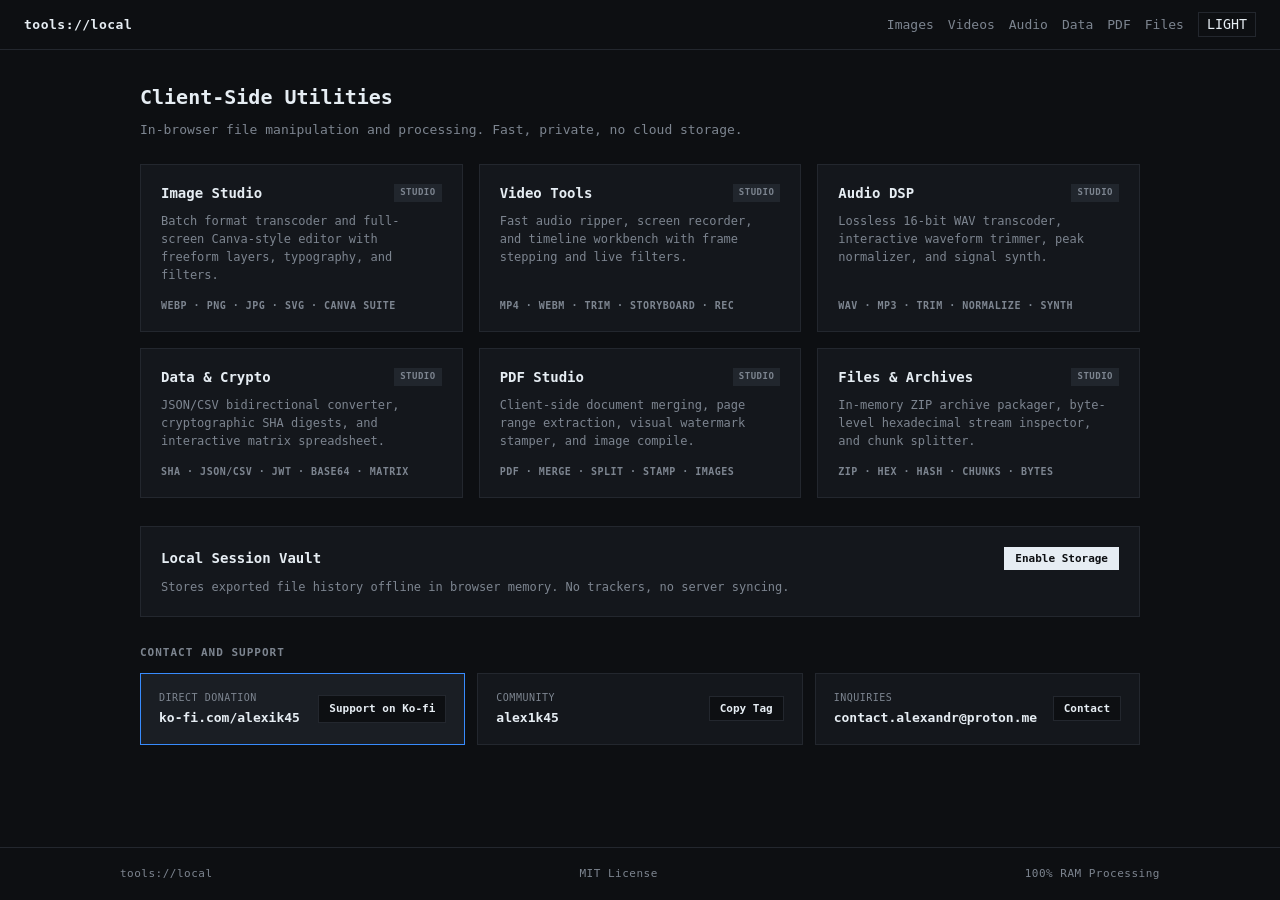
==== index.html @ 4186f6e9 "Add files via upload" ====
<!DOCTYPE html>
<html lang="en" data-theme="dark">
<head>
  <meta charset="UTF-8">
  <meta name="viewport" content="width=device-width, initial-scale=1.0">
  <title>Local Web Tools</title>
  <link rel="stylesheet" href="css/style.css">
</head>
<body>

  <header>
    <a href="index.html" class="brand">tools://local</a>
    <nav>
      <a href="images.html">Images</a>
      <a href="videos.html">Videos</a>
      <a href="audio.html">Audio</a>
      <a href="data.html">Data</a>
      <a href="pdf.html">PDF</a>
      <a href="files.html">Files</a>
      <button id="theme-toggle" class="theme-toggle">LIGHT</button>
    </nav>
  </header>

  <main class="container">
    <h1 class="page-title">Client-Side Utilities</h1>
    <p class="page-desc">In-browser file manipulation and processing. Fast, private, no cloud storage.</p>

    <div class="grid">
      <a href="images.html" class="card">
        <div>
          <div class="card-header-row">
            <span class="card-title">Image Studio</span>
            <span class="tool-tag">STUDIO</span>
          </div>
          <p class="card-desc">Batch format transcoder and full-screen Canva-style editor with freeform layers, typography, and filters.</p>
        </div>
        <div class="card-footer-tags">WEBP · PNG · JPG · SVG · CANVA SUITE</div>
      </a>

      <a href="videos.html" class="card">
        <div>
          <div class="card-header-row">
            <span class="card-title">Video Tools</span>
            <span class="tool-tag">STUDIO</span>
          </div>
          <p class="card-desc">Fast audio ripper, screen recorder, and timeline workbench with frame stepping and live filters.</p>
        </div>
        <div class="card-footer-tags">MP4 · WEBM · TRIM · STORYBOARD · REC</div>
      </a>

      <a href="audio.html" class="card">
        <div>
          <div class="card-header-row">
            <span class="card-title">Audio DSP</span>
            <span class="tool-tag">STUDIO</span>
          </div>
          <p class="card-desc">Lossless 16-bit WAV transcoder, interactive waveform trimmer, peak normalizer, and signal synth.</p>
        </div>
        <div class="card-footer-tags">WAV · MP3 · TRIM · NORMALIZE · SYNTH</div>
      </a>

      <a href="data.html" class="card">
        <div>
          <div class="card-header-row">
            <span class="card-title">Data & Crypto</span>
            <span class="tool-tag">STUDIO</span>
          </div>
          <p class="card-desc">JSON/CSV bidirectional converter, cryptographic SHA digests, and interactive matrix spreadsheet.</p>
        </div>
        <div class="card-footer-tags">SHA · JSON/CSV · JWT · BASE64 · MATRIX</div>
      </a>

      <a href="pdf.html" class="card">
        <div>
          <div class="card-header-row">
            <span class="card-title">PDF Studio</span>
            <span class="tool-tag">STUDIO</span>
          </div>
          <p class="card-desc">Client-side document merging, page range extraction, visual watermark stamper, and image compile.</p>
        </div>
        <div class="card-footer-tags">PDF · MERGE · SPLIT · STAMP · IMAGES</div>
      </a>

      <a href="files.html" class="card">
        <div>
          <div class="card-header-row">
            <span class="card-title">Files & Archives</span>
            <span class="tool-tag">STUDIO</span>
          </div>
          <p class="card-desc">In-memory ZIP archive packager, byte-level hexadecimal stream inspector, and chunk splitter.</p>
        </div>
        <div class="card-footer-tags">ZIP · HEX · HASH · CHUNKS · BYTES</div>
      </a>
    </div>

    <div class="panel" id="vault-panel">
      <div style="display: flex; justify-content: space-between; align-items: center; margin-bottom: 8px;">
        <div class="card-title">Local Session Vault</div>
        <button class="btn-action" id="vault-toggle" style="padding: 4px 10px; font-size: 11px;">Enable Storage</button>
      </div>
      <p class="card-desc" id="vault-desc">Stores exported file history offline in browser memory. No trackers, no server syncing.</p>
      <div id="vault-history" style="display: none; margin-top: 14px;">
        <div class="section-title">RECENT ACTIVITY</div>
        <div id="vault-list" class="vault-items">
          <div style="color: var(--muted); font-size: 12px;">No export activity recorded yet.</div>
        </div>
        <button id="clear-vault" style="background: transparent; border: none; color: var(--muted); font-family: inherit; font-size: 11px; cursor: pointer; margin-top: 10px; text-decoration: underline;">Clear history</button>
      </div>
    </div>

    <div class="contact-wrap">
      <div class="section-title">CONTACT AND SUPPORT</div>
      <div class="contact-grid">
        <a href="https://ko-fi.com/alexik45#setGoalModal" target="_blank" rel="noopener noreferrer" class="contact-card highlight">
          <div class="contact-details">
            <span class="contact-type">DIRECT DONATION</span>
            <span class="contact-value">ko-fi.com/alexik45</span>
          </div>
          <span class="action-tag">Support on Ko-fi</span>
        </a>

        <div class="contact-card" id="discord-card">
          <div class="contact-details">
            <span class="contact-type">COMMUNITY</span>
            <span class="contact-value">alex1k45</span>
          </div>
          <button type="button" class="action-tag" id="copy-discord-btn">Copy Tag</button>
        </div>

        <div class="contact-card" id="email-card">
          <div class="contact-details">
            <span class="contact-type">INQUIRIES</span>
            <span class="contact-value">contact.alexandr@proton.me</span>
          </div>
          <button type="button" class="action-tag" id="open-email-modal">Contact</button>
        </div>
      </div>
    </div>
  </main>

  <div id="email-modal" class="modal-backdrop">
    <div class="modal-box">
      <div style="display: flex; justify-content: space-between; align-items: center; margin-bottom: 12px;">
        <div class="card-title">Developer Inquiries</div>
        <button id="close-modal" class="modal-close">&times;</button>
      </div>
      <p class="card-desc" style="margin-bottom: 16px;">Reach out for bug reports, tooling suggestions, or collaboration.</p>
      <div class="row" style="margin-bottom: 16px;">
        <input type="text" id="email-address-val" value="contact.alexandr@proton.me" readonly style="flex: 1;">
        <button class="btn-action" id="copy-email-btn">Copy Address</button>
      </div>
      <div class="row">
        <a href="mailto:contact.alexandr@proton.me" class="btn-action" style="text-align: center; width: 100%;">Open Native Mail App</a>
      </div>
    </div>
  </div>

  <footer class="site-footer">
    <div class="footer-meta">
      <span>tools://local</span>
      <span>MIT License</span>
      <span>100% RAM Processing</span>
    </div>
  </footer>

  <script src="js/common.js"></script>
</body>
</html>
---- css/style.css ----
:root {
  --bg: #0d0f12;
  --surface: #14171c;
  --surface-alt: #1a1e24;
  --border: #23272e;
  --text: #e6edf3;
  --muted: #7d8590;
  --accent: #388bfd;
  --accent-hover: #58a6ff;
  --code-bg: #161b22;
  --tag-bg: #21262d;
  --font-mono: ui-monospace, "SF Mono", "Cascadia Code", "Source Code Pro", Menlo, monospace;
}

[data-theme="light"] {
  --bg: #f4f5f7;
  --surface: #ffffff;
  --surface-alt: #f8fafc;
  --border: #d0d7de;
  --text: #1f2328;
  --muted: #656d76;
  --accent: #0969da;
  --accent-hover: #218bff;
  --code-bg: #eaeef2;
  --tag-bg: #e1e4e8;
}

* {
  box-sizing: border-box;
  margin: 0;
  padding: 0;
}

body {
  background-color: var(--bg);
  color: var(--text);
  font-family: var(--font-mono);
  font-size: 13px;
  line-height: 1.5;
  min-height: 100vh;
  display: flex;
  flex-direction: column;
}

a {
  color: inherit;
  text-decoration: none;
}

header {
  border-bottom: 1px solid var(--border);
  padding: 12px 24px;
  display: flex;
  justify-content: space-between;
  align-items: center;
  background-color: var(--bg);
}

.brand {
  font-weight: 700;
  letter-spacing: 0.5px;
}

nav {
  display: flex;
  gap: 14px;
  align-items: center;
  flex-wrap: wrap;
}

nav a {
  color: var(--muted);
  transition: color 0.15s;
}

nav a:hover,
nav a.active {
  color: var(--text);
}

.theme-toggle {
  background: transparent;
  border: 1px solid var(--border);
  color: var(--text);
  font-family: inherit;
  padding: 4px 8px;
  cursor: pointer;
}

.container {
  max-width: 1040px;
  width: 100%;
  margin: 0 auto;
  padding: 32px 20px;
  flex: 1;
}

.page-title {
  font-size: 20px;
  font-weight: 700;
  margin-bottom: 8px;
}

.page-desc {
  color: var(--muted);
  margin-bottom: 24px;
}

.grid {
  display: grid;
  grid-template-columns: repeat(auto-fit, minmax(300px, 1fr));
  gap: 16px;
  margin-bottom: 28px;
}

.card {
  background: var(--surface);
  border: 1px solid var(--border);
  padding: 18px 20px;
  display: flex;
  flex-direction: column;
  justify-content: space-between;
  min-height: 145px;
  transition: border-color 0.15s, background-color 0.15s;
}

.card:hover {
  border-color: var(--accent);
  background: var(--surface-alt);
}

.card-header-row {
  display: flex;
  justify-content: space-between;
  align-items: center;
  margin-bottom: 8px;
}

.card-title {
  font-size: 14px;
  font-weight: 700;
  color: var(--text);
}

.tool-tag {
  font-size: 9px;
  font-weight: 700;
  background: var(--tag-bg);
  color: var(--muted);
  padding: 2px 6px;
  letter-spacing: 0.5px;
}

.card-desc {
  color: var(--muted);
  font-size: 12px;
  line-height: 1.5;
}

.card-footer-tags {
  font-size: 10px;
  color: var(--muted);
  letter-spacing: 0.5px;
  margin-top: 14px;
  font-weight: 600;
}

.mode-switcher {
  display: flex;
  gap: 8px;
  margin-bottom: 20px;
  border-bottom: 1px solid var(--border);
  padding-bottom: 12px;
}

.mode-btn {
  background: transparent;
  border: 1px solid var(--border);
  color: var(--muted);
  font-family: inherit;
  font-size: 11px;
  font-weight: 700;
  padding: 6px 14px;
  cursor: pointer;
  letter-spacing: 0.5px;
}

.mode-btn.active {
  background: var(--text);
  color: var(--bg);
  border-color: var(--text);
}

.workspace-panel {
  background: var(--surface);
  border: 1px solid var(--border);
  padding: 20px;
  margin-bottom: 24px;
}

.panel {
  background: var(--surface);
  border: 1px solid var(--border);
  padding: 20px;
  margin-bottom: 20px;
}

.dropzone {
  border: 1px dashed var(--border);
  background: var(--surface-alt);
  padding: 32px 16px;
  text-align: center;
  cursor: pointer;
  margin-bottom: 18px;
}

.dropzone.dragover {
  border-color: var(--accent);
}

.row {
  display: flex;
  gap: 12px;
  align-items: center;
  margin-bottom: 12px;
  flex-wrap: wrap;
}

label {
  color: var(--muted);
  font-size: 12px;
  min-width: 90px;
}

select, input[type="text"], input[type="number"], textarea {
  background: var(--code-bg);
  border: 1px solid var(--border);
  color: var(--text);
  font-family: inherit;
  padding: 6px 10px;
  font-size: 12px;
  outline: none;
}

textarea {
  width: 100%;
  min-height: 110px;
  resize: vertical;
}

button.btn-action {
  background: var(--text);
  color: var(--bg);
  border: 1px solid var(--text);
  font-family: inherit;
  padding: 6px 14px;
  font-weight: 600;
  font-size: 12px;
  cursor: pointer;
}

button.btn-action:hover {
  background: var(--accent-hover);
  border-color: var(--accent-hover);
  color: #fff;
}

.num-group {
  display: inline-flex;
  align-items: center;
  gap: 6px;
  font-size: 11px;
  color: var(--muted);
}

.contact-wrap {
  margin-top: 28px;
}

.section-title {
  font-size: 11px;
  font-weight: 700;
  letter-spacing: 1px;
  color: var(--muted);
  margin-bottom: 12px;
}

.contact-grid {
  display: grid;
  grid-template-columns: repeat(auto-fit, minmax(260px, 1fr));
  gap: 12px;
}

.contact-card {
  background: var(--surface);
  border: 1px solid var(--border);
  padding: 16px 18px;
  display: flex;
  justify-content: space-between;
  align-items: center;
  transition: border-color 0.15s;
}

.contact-card:hover {
  border-color: var(--accent);
}

.contact-card.highlight {
  border-color: var(--accent);
  background: var(--surface-alt);
}

.contact-details {
  display: flex;
  flex-direction: column;
  gap: 3px;
}

.contact-type {
  font-size: 10px;
  color: var(--muted);
  letter-spacing: 0.5px;
}

.contact-value {
  font-size: 13px;
  font-weight: 700;
  color: var(--text);
}

.action-tag {
  background: var(--bg);
  border: 1px solid var(--border);
  color: var(--text);
  font-family: inherit;
  font-size: 11px;
  font-weight: 600;
  padding: 5px 10px;
  cursor: pointer;
  white-space: nowrap;
}

.modal-backdrop {
  position: fixed;
  inset: 0;
  background: rgba(0, 0, 0, 0.7);
  display: none;
  align-items: center;
  justify-content: center;
  z-index: 100;
  padding: 16px;
}

.modal-backdrop.open {
  display: flex;
}

.modal-box {
  background: var(--surface);
  border: 1px solid var(--border);
  padding: 24px;
  width: 100%;
  max-width: 440px;
}

.modal-close {
  background: transparent;
  border: none;
  color: var(--muted);
  font-size: 20px;
  cursor: pointer;
}

.site-footer {
  border-top: 1px solid var(--border);
  padding: 18px 24px;
  background: var(--bg);
  margin-top: auto;
}

.footer-meta {
  max-width: 1040px;
  margin: 0 auto;
  display: flex;
  justify-content: space-between;
  align-items: center;
  color: var(--muted);
  font-size: 11px;
  letter-spacing: 0.5px;
  flex-wrap: wrap;
  gap: 12px;
}
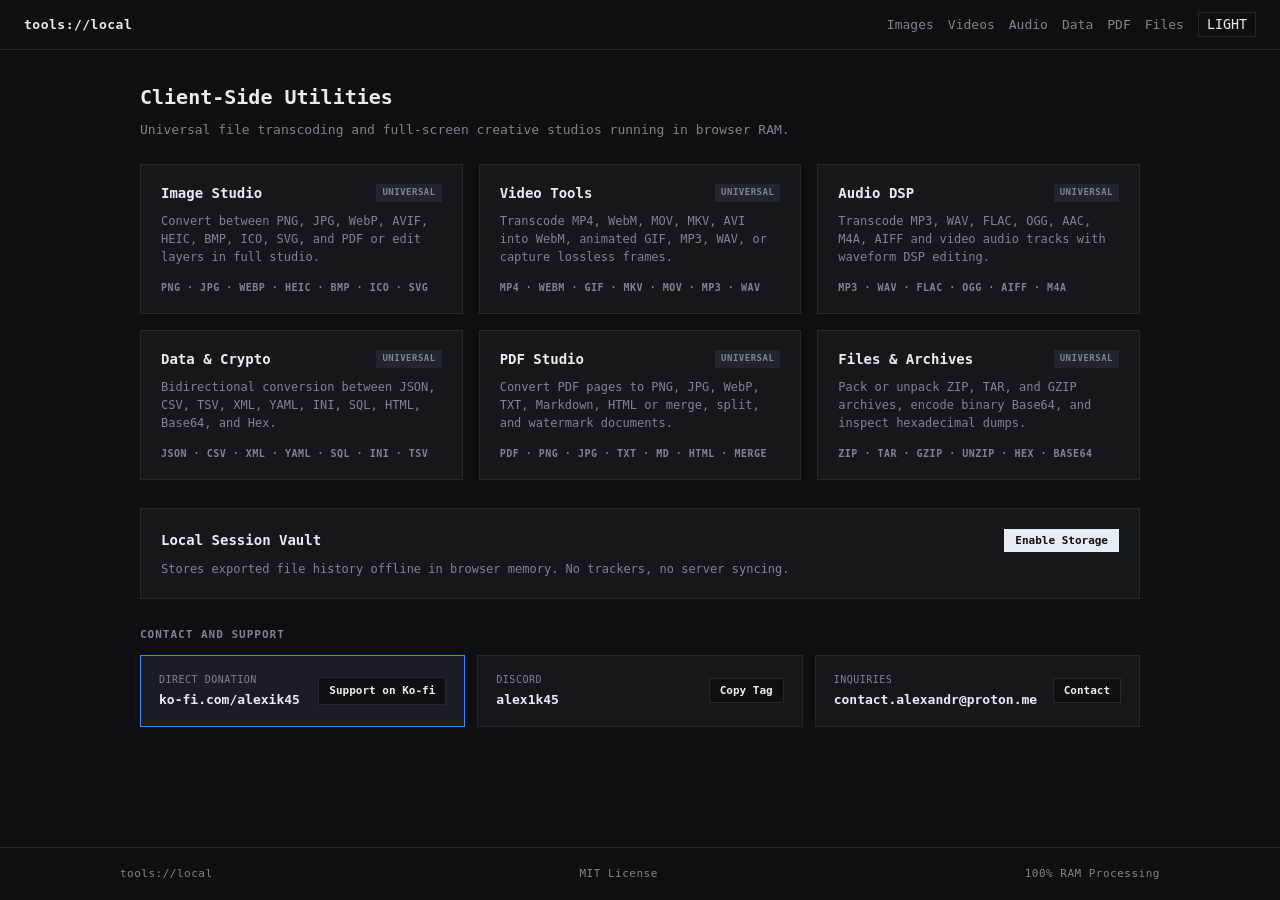
==== commit a9d8c9db: "Added universal client-side converters Expand the image, video, audio, data, PDF, and archive tools " ====
--- a/index.html
+++ b/index.html
@@ -23,73 +23,73 @@
 
   <main class="container">
     <h1 class="page-title">Client-Side Utilities</h1>
-    <p class="page-desc">In-browser file manipulation and processing. Fast, private, no cloud storage.</p>
+    <p class="page-desc">Universal file transcoding and full-screen creative studios running in browser RAM.</p>
 
     <div class="grid">
       <a href="images.html" class="card">
         <div>
           <div class="card-header-row">
             <span class="card-title">Image Studio</span>
-            <span class="tool-tag">STUDIO</span>
+            <span class="tool-tag">UNIVERSAL</span>
           </div>
-          <p class="card-desc">Batch format transcoder and full-screen Canva-style editor with freeform layers, typography, and filters.</p>
+          <p class="card-desc">Convert between PNG, JPG, WebP, AVIF, HEIC, BMP, ICO, SVG, and PDF or edit layers in full studio.</p>
         </div>
-        <div class="card-footer-tags">WEBP · PNG · JPG · SVG · CANVA SUITE</div>
+        <div class="card-footer-tags">PNG · JPG · WEBP · HEIC · BMP · ICO · SVG</div>
       </a>
 
       <a href="videos.html" class="card">
         <div>
           <div class="card-header-row">
             <span class="card-title">Video Tools</span>
-            <span class="tool-tag">STUDIO</span>
+            <span class="tool-tag">UNIVERSAL</span>
           </div>
-          <p class="card-desc">Fast audio ripper, screen recorder, and timeline workbench with frame stepping and live filters.</p>
+          <p class="card-desc">Transcode MP4, WebM, MOV, MKV, AVI into WebM, animated GIF, MP3, WAV, or capture lossless frames.</p>
         </div>
-        <div class="card-footer-tags">MP4 · WEBM · TRIM · STORYBOARD · REC</div>
+        <div class="card-footer-tags">MP4 · WEBM · GIF · MKV · MOV · MP3 · WAV</div>
       </a>
 
       <a href="audio.html" class="card">
         <div>
           <div class="card-header-row">
             <span class="card-title">Audio DSP</span>
-            <span class="tool-tag">STUDIO</span>
+            <span class="tool-tag">UNIVERSAL</span>
           </div>
-          <p class="card-desc">Lossless 16-bit WAV transcoder, interactive waveform trimmer, peak normalizer, and signal synth.</p>
+          <p class="card-desc">Transcode MP3, WAV, FLAC, OGG, AAC, M4A, AIFF and video audio tracks with waveform DSP editing.</p>
         </div>
-        <div class="card-footer-tags">WAV · MP3 · TRIM · NORMALIZE · SYNTH</div>
+        <div class="card-footer-tags">MP3 · WAV · FLAC · OGG · AIFF · M4A</div>
       </a>
 
       <a href="data.html" class="card">
         <div>
           <div class="card-header-row">
             <span class="card-title">Data & Crypto</span>
-            <span class="tool-tag">STUDIO</span>
+            <span class="tool-tag">UNIVERSAL</span>
           </div>
-          <p class="card-desc">JSON/CSV bidirectional converter, cryptographic SHA digests, and interactive matrix spreadsheet.</p>
+          <p class="card-desc">Bidirectional conversion between JSON, CSV, TSV, XML, YAML, INI, SQL, HTML, Base64, and Hex.</p>
         </div>
-        <div class="card-footer-tags">SHA · JSON/CSV · JWT · BASE64 · MATRIX</div>
+        <div class="card-footer-tags">JSON · CSV · XML · YAML · SQL · INI · TSV</div>
       </a>
 
       <a href="pdf.html" class="card">
         <div>
           <div class="card-header-row">
             <span class="card-title">PDF Studio</span>
-            <span class="tool-tag">STUDIO</span>
+            <span class="tool-tag">UNIVERSAL</span>
           </div>
-          <p class="card-desc">Client-side document merging, page range extraction, visual watermark stamper, and image compile.</p>
+          <p class="card-desc">Convert PDF pages to PNG, JPG, WebP, TXT, Markdown, HTML or merge, split, and watermark documents.</p>
         </div>
-        <div class="card-footer-tags">PDF · MERGE · SPLIT · STAMP · IMAGES</div>
+        <div class="card-footer-tags">PDF · PNG · JPG · TXT · MD · HTML · MERGE</div>
       </a>
 
       <a href="files.html" class="card">
         <div>
           <div class="card-header-row">
             <span class="card-title">Files & Archives</span>
-            <span class="tool-tag">STUDIO</span>
+            <span class="tool-tag">UNIVERSAL</span>
           </div>
-          <p class="card-desc">In-memory ZIP archive packager, byte-level hexadecimal stream inspector, and chunk splitter.</p>
+          <p class="card-desc">Pack or unpack ZIP, TAR, and GZIP archives, encode binary Base64, and inspect hexadecimal dumps.</p>
         </div>
-        <div class="card-footer-tags">ZIP · HEX · HASH · CHUNKS · BYTES</div>
+        <div class="card-footer-tags">ZIP · TAR · GZIP · UNZIP · HEX · BASE64</div>
       </a>
     </div>
 
@@ -101,9 +101,7 @@
       <p class="card-desc" id="vault-desc">Stores exported file history offline in browser memory. No trackers, no server syncing.</p>
       <div id="vault-history" style="display: none; margin-top: 14px;">
         <div class="section-title">RECENT ACTIVITY</div>
-        <div id="vault-list" class="vault-items">
-          <div style="color: var(--muted); font-size: 12px;">No export activity recorded yet.</div>
-        </div>
+        <div id="vault-list"></div>
         <button id="clear-vault" style="background: transparent; border: none; color: var(--muted); font-family: inherit; font-size: 11px; cursor: pointer; margin-top: 10px; text-decoration: underline;">Clear history</button>
       </div>
     </div>
@@ -121,7 +119,7 @@
 
         <div class="contact-card" id="discord-card">
           <div class="contact-details">
-            <span class="contact-type">COMMUNITY</span>
+            <span class="contact-type">DISCORD</span>
             <span class="contact-value">alex1k45</span>
           </div>
           <button type="button" class="action-tag" id="copy-discord-btn">Copy Tag</button>
--- a/css/style.css
+++ b/css/style.css
@@ -7,9 +7,11 @@
   --muted: #7d8590;
   --accent: #388bfd;
   --accent-hover: #58a6ff;
+  --accent-glow: rgba(56, 139, 253, 0.14);
   --code-bg: #161b22;
   --tag-bg: #21262d;
   --font-mono: ui-monospace, "SF Mono", "Cascadia Code", "Source Code Pro", Menlo, monospace;
+  --ease-out: cubic-bezier(0.16, 1, 0.3, 1);
 }
 
 [data-theme="light"] {
@@ -21,6 +23,7 @@
   --muted: #656d76;
   --accent: #0969da;
   --accent-hover: #218bff;
+  --accent-glow: rgba(9, 105, 218, 0.1);
   --code-bg: #eaeef2;
   --tag-bg: #e1e4e8;
 }
@@ -40,6 +43,7 @@
   min-height: 100vh;
   display: flex;
   flex-direction: column;
+  transition: background-color 0.25s var(--ease-out), color 0.25s var(--ease-out);
 }
 
 a {
@@ -70,7 +74,7 @@
 
 nav a {
   color: var(--muted);
-  transition: color 0.15s;
+  transition: color 0.2s var(--ease-out);
 }
 
 nav a:hover,
@@ -85,6 +89,11 @@
   font-family: inherit;
   padding: 4px 8px;
   cursor: pointer;
+  transition: border-color 0.2s var(--ease-out), background-color 0.2s var(--ease-out);
+}
+
+.theme-toggle:hover {
+  border-color: var(--accent);
 }
 
 .container {
@@ -121,12 +130,13 @@
   flex-direction: column;
   justify-content: space-between;
   min-height: 145px;
-  transition: border-color 0.15s, background-color 0.15s;
+  transition: border-color 0.25s var(--ease-out), transform 0.25s var(--ease-out), background-color 0.25s var(--ease-out);
 }
 
 .card:hover {
   border-color: var(--accent);
   background: var(--surface-alt);
+  transform: translateY(-2px);
 }
 
 .card-header-row {
@@ -183,6 +193,12 @@
   padding: 6px 14px;
   cursor: pointer;
   letter-spacing: 0.5px;
+  transition: all 0.2s var(--ease-out);
+}
+
+.mode-btn:hover {
+  color: var(--text);
+  border-color: var(--muted);
 }
 
 .mode-btn.active {
@@ -194,8 +210,9 @@
 .workspace-panel {
   background: var(--surface);
   border: 1px solid var(--border);
-  padding: 20px;
+  padding: 22px;
   margin-bottom: 24px;
+  animation: fadeSlideUp 0.35s var(--ease-out);
 }
 
 .panel {
@@ -208,14 +225,215 @@
 .dropzone {
   border: 1px dashed var(--border);
   background: var(--surface-alt);
-  padding: 32px 16px;
+  padding: 36px 20px;
   text-align: center;
   cursor: pointer;
+  margin-bottom: 20px;
+  transition: border-color 0.25s var(--ease-out), background-color 0.25s var(--ease-out), transform 0.2s var(--ease-out);
+}
+
+.dropzone:hover,
+.dropzone.dragover {
+  border-color: var(--accent);
+  background: var(--accent-glow);
+}
+
+.dropzone.dragover {
+  transform: scale(0.995);
+}
+
+.dropzone-main {
+  font-weight: 700;
+  font-size: 13px;
+  margin-bottom: 4px;
+}
+
+.dropzone-sub {
+  font-size: 11px;
+  color: var(--muted);
+}
+
+.queue-list {
+  display: flex;
+  flex-direction: column;
+  gap: 6px;
+  margin-bottom: 20px;
+  max-height: 210px;
+  overflow-y: auto;
+}
+
+.queue-item {
+  display: flex;
+  justify-content: space-between;
+  align-items: center;
+  background: var(--code-bg);
+  border: 1px solid var(--border);
+  padding: 8px 12px;
+  font-size: 12px;
+  animation: fadeSlideUp 0.25s var(--ease-out);
+}
+
+.queue-item-left {
+  display: flex;
+  align-items: center;
+  gap: 10px;
+  overflow: hidden;
+}
+
+.ext-badge {
+  background: var(--tag-bg);
+  color: var(--accent);
+  border: 1px solid var(--border);
+  font-size: 10px;
+  font-weight: 700;
+  padding: 2px 6px;
+  min-width: 48px;
+  text-align: center;
+}
+
+.queue-filename {
+  white-space: nowrap;
+  overflow: hidden;
+  text-overflow: ellipsis;
+  max-width: 440px;
+}
+
+.queue-meta {
+  display: flex;
+  align-items: center;
+  gap: 12px;
+  font-size: 11px;
+  color: var(--muted);
+  flex-shrink: 0;
+}
+
+.queue-status {
+  font-weight: 700;
+  font-size: 10px;
+  letter-spacing: 0.5px;
+}
+
+.queue-status.done {
+  color: #3fb950;
+}
+
+.queue-status.working {
+  color: var(--accent);
+}
+
+.format-matrix-label {
+  font-size: 10px;
+  font-weight: 700;
+  letter-spacing: 1px;
+  color: var(--muted);
+  margin-bottom: 10px;
+  display: flex;
+  justify-content: space-between;
+}
+
+.format-matrix {
+  display: grid;
+  grid-template-columns: repeat(auto-fill, minmax(128px, 1fr));
+  gap: 8px;
+  margin-bottom: 20px;
+}
+
+.format-pill {
+  background: var(--surface-alt);
+  border: 1px solid var(--border);
+  padding: 10px 12px;
+  cursor: pointer;
+  text-align: left;
+  font-family: inherit;
+  color: var(--text);
+  display: flex;
+  flex-direction: column;
+  gap: 3px;
+  position: relative;
+  transition: border-color 0.2s var(--ease-out), background-color 0.2s var(--ease-out), transform 0.2s var(--ease-out), box-shadow 0.2s var(--ease-out);
+}
+
+.format-pill:hover {
+  border-color: var(--muted);
+  transform: translateY(-2px);
+}
+
+.format-pill.selected {
+  border-color: var(--accent);
+  background: var(--accent-glow);
+  box-shadow: inset 0 0 0 1px var(--accent);
+  transform: translateY(-1px);
+}
+
+.format-pill-ext {
+  font-size: 13px;
+  font-weight: 700;
+  letter-spacing: 0.5px;
+  display: flex;
+  justify-content: space-between;
+  align-items: center;
+}
+
+.format-pill.selected .format-pill-ext {
+  color: var(--accent);
+}
+
+.format-pill-dot {
+  width: 6px;
+  height: 6px;
+  background: var(--accent);
+  opacity: 0;
+  transform: scale(0.4);
+  transition: opacity 0.2s var(--ease-out), transform 0.2s var(--ease-out);
+}
+
+.format-pill.selected .format-pill-dot {
+  opacity: 1;
+  transform: scale(1);
+}
+
+.format-pill-desc {
+  font-size: 10px;
+  color: var(--muted);
+}
+
+.dynamic-options-bar {
+  background: var(--code-bg);
+  border: 1px solid var(--border);
+  padding: 12px 14px;
   margin-bottom: 18px;
-}
-
-.dropzone.dragover {
-  border-color: var(--accent);
+  display: flex;
+  gap: 18px;
+  align-items: center;
+  flex-wrap: wrap;
+  animation: fadeSlideUp 0.25s var(--ease-out);
+}
+
+.progress-track {
+  width: 100%;
+  height: 3px;
+  background: var(--code-bg);
+  margin-top: 14px;
+  overflow: hidden;
+  display: none;
+}
+
+.progress-fill {
+  height: 100%;
+  width: 0%;
+  background: var(--accent);
+  transition: width 0.25s var(--ease-out);
+}
+
+@keyframes fadeSlideUp {
+  from {
+    opacity: 0;
+    transform: translateY(6px);
+  }
+  to {
+    opacity: 1;
+    transform: translateY(0);
+  }
 }
 
 .row {
@@ -240,11 +458,16 @@
   padding: 6px 10px;
   font-size: 12px;
   outline: none;
+  transition: border-color 0.2s var(--ease-out);
+}
+
+select:focus, input[type="text"]:focus, input[type="number"]:focus, textarea:focus {
+  border-color: var(--accent);
 }
 
 textarea {
   width: 100%;
-  min-height: 110px;
+  min-height: 120px;
   resize: vertical;
 }
 
@@ -253,16 +476,21 @@
   color: var(--bg);
   border: 1px solid var(--text);
   font-family: inherit;
-  padding: 6px 14px;
-  font-weight: 600;
+  padding: 8px 16px;
+  font-weight: 700;
   font-size: 12px;
   cursor: pointer;
+  transition: background-color 0.2s var(--ease-out), border-color 0.2s var(--ease-out), color 0.2s var(--ease-out), transform 0.15s var(--ease-out);
 }
 
 button.btn-action:hover {
-  background: var(--accent-hover);
-  border-color: var(--accent-hover);
-  color: #fff;
+  background: var(--accent);
+  border-color: var(--accent);
+  color: #ffffff;
+}
+
+button.btn-action:active {
+  transform: scale(0.98);
 }
 
 .num-group {
@@ -298,7 +526,7 @@
   display: flex;
   justify-content: space-between;
   align-items: center;
-  transition: border-color 0.15s;
+  transition: border-color 0.2s var(--ease-out);
 }
 
 .contact-card:hover {
